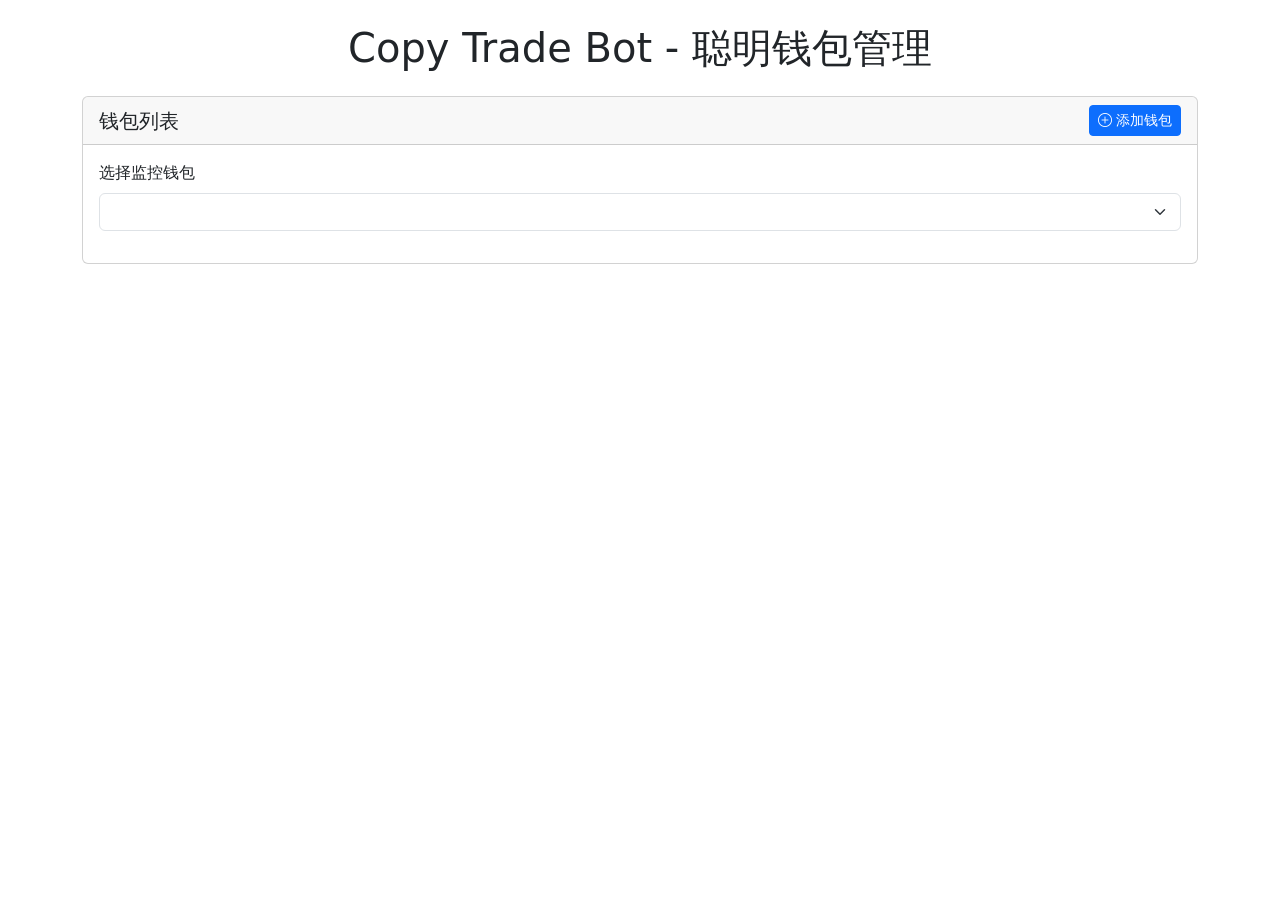
==== web/static/index.html @ 12762de9 "first commit" ====
<!DOCTYPE html>
<html lang="zh">
<head>
    <meta charset="UTF-8">
    <meta name="viewport" content="width=device-width, initial-scale=1.0">
    <title>Copy Trade Bot - 聪明钱包管理</title>
    <link rel="stylesheet" href="/static/css/styles.css">
    <link rel="stylesheet" href="https://cdn.jsdelivr.net/npm/bootstrap@5.2.3/dist/css/bootstrap.min.css">
    <link rel="stylesheet" href="https://cdn.jsdelivr.net/npm/bootstrap-icons@1.11.3/font/bootstrap-icons.min.css">
</head>
<body>
    <div class="container mt-4">
        <h1 class="text-center mb-4">Copy Trade Bot - 聪明钱包管理</h1>
        
        <!-- 钱包选择与管理 -->
        <div class="card mb-4">
            <div class="card-header d-flex justify-content-between align-items-center">
                <h5 class="mb-0">钱包列表</h5>
                <button type="button" class="btn btn-primary btn-sm" data-bs-toggle="modal" data-bs-target="#addWalletModal">
                    <i class="bi bi-plus-circle"></i> 添加钱包
                </button>
            </div>
            <div class="card-body">
                <!-- 钱包选择下拉菜单 -->
                <div class="mb-3">
                    <label for="walletSelect" class="form-label">选择监控钱包</label>
                    <select class="form-select" id="walletSelect">
                        <!-- 钱包选项将通过JS动态加载 -->
                    </select>
                </div>
                
                <!-- 钱包信息卡片 -->
                <div id="walletInfo" class="d-none">
                    <div class="card">
                        <div class="card-body">
                            <h5 class="card-title" id="walletName"></h5>
                            <h6 class="card-subtitle mb-2 text-muted" id="walletAddress"></h6>
                            <p class="card-text">钱包类型: <span id="walletType"></span></p>
                            
                            <div class="row mt-4">
                                <div class="col-md-4">
                                    <div class="form-group">
                                        <label for="takeProfitPct" class="form-label">止盈百分比 (%)</label>
                                        <div class="input-group">
                                            <input type="number" class="form-control" id="takeProfitPct" min="1" value="100">
                                            <span class="input-group-text">%</span>
                                        </div>
                                    </div>
                                </div>
                                <div class="col-md-4">
                                    <div class="form-group">
                                        <label for="stopLossPct" class="form-label">止损百分比 (%)</label>
                                        <div class="input-group">
                                            <input type="number" class="form-control" id="stopLossPct" min="1" value="10">
                                            <span class="input-group-text">%</span>
                                        </div>
                                    </div>
                                </div>
                                <div class="col-md-4">
                                    <div class="form-group">
                                        <label for="exitTimeSec" class="form-label">持仓时间 (秒)</label>
                                        <div class="input-group">
                                            <input type="number" class="form-control" id="exitTimeSec" min="1" value="300">
                                            <span class="input-group-text">秒</span>
                                        </div>
                                    </div>
                                </div>
                            </div>
                            
                            <div class="form-check mt-3">
                                <input class="form-check-input" type="checkbox" id="walletEnabled" checked>
                                <label class="form-check-label" for="walletEnabled">
                                    启用此钱包监控
                                </label>
                            </div>
                            
                            <div class="d-flex justify-content-end mt-3">
                                <button type="button" class="btn btn-danger me-2" id="deleteWalletBtn">
                                    <i class="bi bi-trash"></i> 删除钱包
                                </button>
                                <button type="button" class="btn btn-primary" id="updateWalletBtn">
                                    <i class="bi bi-save"></i> 保存更改
                                </button>
                            </div>
                        </div>
                    </div>
                </div>
                
                <!-- 无钱包提示 -->
                <div id="noWalletAlert" class="alert alert-warning d-none">
                    没有可用的钱包。请添加一个新钱包。
                </div>
            </div>
        </div>
        
        <!-- 状态提示 -->
        <div class="alert alert-success mt-3 d-none" id="successAlert">
            操作成功！
        </div>
        
        <div class="alert alert-danger mt-3 d-none" id="errorAlert">
            操作失败！请检查输入并重试。
        </div>
    </div>

    <!-- 添加钱包模态框 -->
    <div class="modal fade" id="addWalletModal" tabindex="-1" aria-labelledby="addWalletModalLabel" aria-hidden="true">
        <div class="modal-dialog">
            <div class="modal-content">
                <div class="modal-header">
                    <h5 class="modal-title" id="addWalletModalLabel">添加新钱包</h5>
                    <button type="button" class="btn-close" data-bs-dismiss="modal" aria-label="Close"></button>
                </div>
                <div class="modal-body">
                    <form id="addWalletForm">
                        <div class="mb-3">
                            <label for="newWalletAddress" class="form-label">钱包地址</label>
                            <input type="text" class="form-control" id="newWalletAddress" required>
                            <div class="form-text">输入有效的Solana钱包地址</div>
                        </div>
                        <div class="mb-3">
                            <label for="newWalletName" class="form-label">钱包名称</label>
                            <input type="text" class="form-control" id="newWalletName" required>
                        </div>
                        <div class="mb-3">
                            <label for="newWalletType" class="form-label">钱包类型</label>
                            <select class="form-select" id="newWalletType" required>
                                <option value="high_frequency">高频交易</option>
                                <option value="low_frequency">低频交易</option>
                            </select>
                        </div>
                        <div class="row">
                            <div class="col-md-4">
                                <div class="mb-3">
                                    <label for="newTakeProfitPct" class="form-label">止盈 (%)</label>
                                    <input type="number" class="form-control" id="newTakeProfitPct" min="1" value="100" required>
                                </div>
                            </div>
                            <div class="col-md-4">
                                <div class="mb-3">
                                    <label for="newStopLossPct" class="form-label">止损 (%)</label>
                                    <input type="number" class="form-control" id="newStopLossPct" min="1" value="10" required>
                                </div>
                            </div>
                            <div class="col-md-4">
                                <div class="mb-3">
                                    <label for="newExitTimeSec" class="form-label">持仓时间 (秒)</label>
                                    <input type="number" class="form-control" id="newExitTimeSec" min="1" value="300" required>
                                </div>
                            </div>
                        </div>
                        <div class="form-check mb-3">
                            <input class="form-check-input" type="checkbox" id="newWalletEnabled" checked>
                            <label class="form-check-label" for="newWalletEnabled">
                                启用此钱包监控
                            </label>
                        </div>
                    </form>
                </div>
                <div class="modal-footer">
                    <button type="button" class="btn btn-secondary" data-bs-dismiss="modal">取消</button>
                    <button type="button" class="btn btn-primary" id="saveNewWalletBtn">添加钱包</button>
                </div>
            </div>
        </div>
    </div>

    <script src="https://cdn.jsdelivr.net/npm/bootstrap@5.2.3/dist/js/bootstrap.bundle.min.js"></script>
    <script src="/static/js/script.js"></script>
</body>
</html>
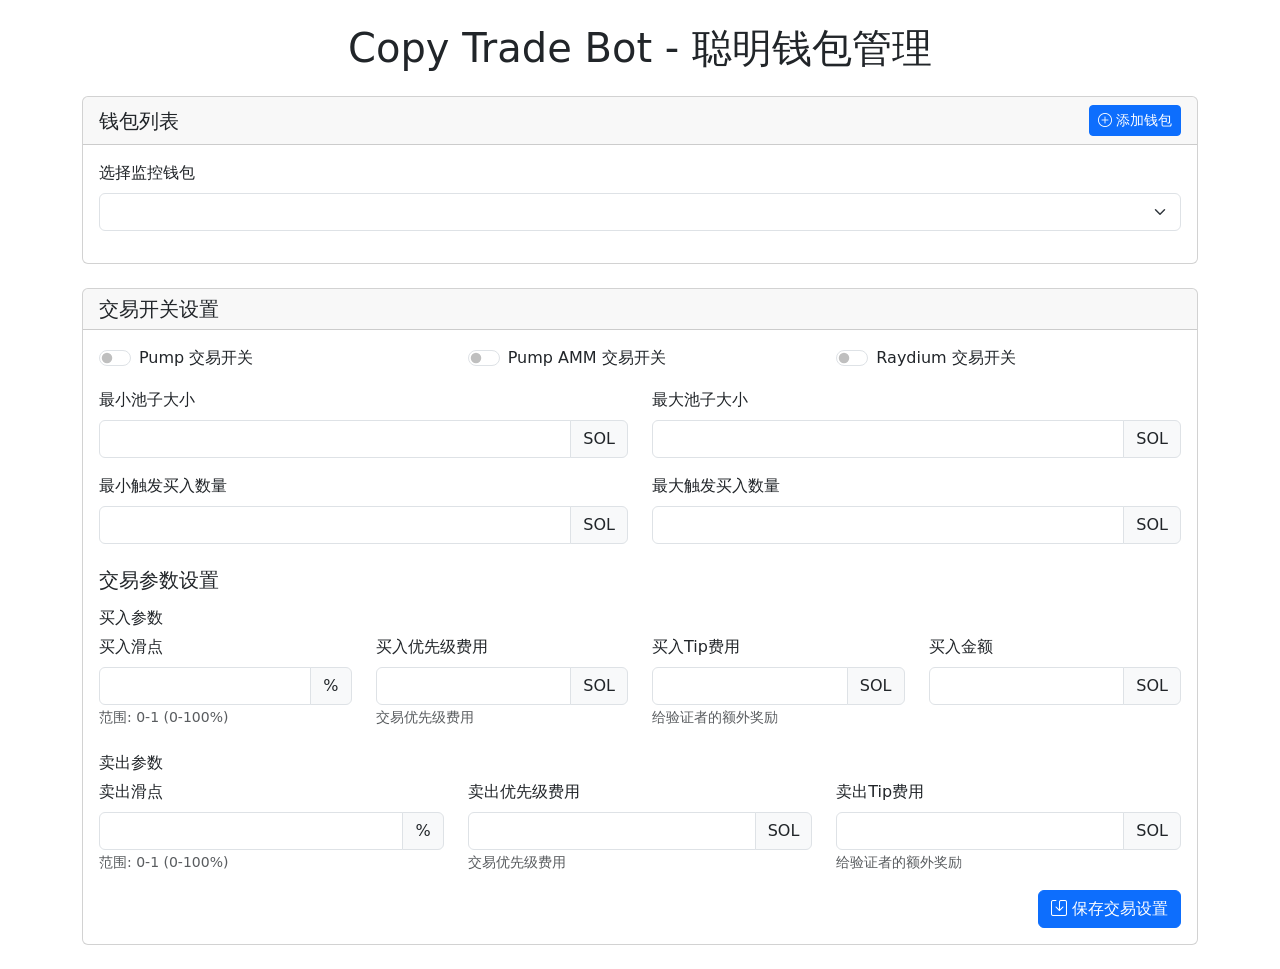
==== commit b15371e6: "fix" ====
--- a/web/static/index.html
+++ b/web/static/index.html
@@ -93,6 +93,164 @@
             </div>
         </div>
         
+        <!-- 交易开关设置 -->
+        <div class="card mb-4">
+            <div class="card-header d-flex justify-content-between align-items-center">
+                <h5 class="mb-0">交易开关设置</h5>
+            </div>
+            <div class="card-body">
+                <div class="row">
+                    <div class="col-md-4">
+                        <div class="form-check form-switch">
+                            <input class="form-check-input" type="checkbox" id="pumpTradeEnable">
+                            <label class="form-check-label" for="pumpTradeEnable">
+                                Pump 交易开关
+                            </label>
+                        </div>
+                    </div>
+                    <div class="col-md-4">
+                        <div class="form-check form-switch">
+                            <input class="form-check-input" type="checkbox" id="pumpammTradeEnable">
+                            <label class="form-check-label" for="pumpammTradeEnable">
+                                Pump AMM 交易开关
+                            </label>
+                        </div>
+                    </div>
+                    <div class="col-md-4">
+                        <div class="form-check form-switch">
+                            <input class="form-check-input" type="checkbox" id="raydiumTradeEnable">
+                            <label class="form-check-label" for="raydiumTradeEnable">
+                                Raydium 交易开关
+                            </label>
+                        </div>
+                    </div>
+                </div>
+                <div class="row mt-3">
+                    <div class="col-md-6">
+                        <div class="form-group">
+                            <label for="minPoolSize" class="form-label">最小池子大小</label>
+                            <div class="input-group">
+                                <input type="number" class="form-control" id="minPoolSize" min="0" step="0.1">
+                                <span class="input-group-text">SOL</span>
+                            </div>
+                        </div>
+                    </div>
+                    <div class="col-md-6">
+                        <div class="form-group">
+                            <label for="maxPoolSize" class="form-label">最大池子大小</label>
+                            <div class="input-group">
+                                <input type="number" class="form-control" id="maxPoolSize" min="0" step="0.1">
+                                <span class="input-group-text">SOL</span>
+                            </div>
+                        </div>
+                    </div>
+                </div>
+                <div class="row mt-3">
+                    <div class="col-md-6">
+                        <div class="form-group">
+                            <label for="minFollowTriggerAmount" class="form-label">最小触发买入数量</label>
+                            <div class="input-group">
+                                <input type="number" class="form-control" id="minFollowTriggerAmount" min="0" step="0.0001">
+                                <span class="input-group-text">SOL</span>
+                            </div>
+                        </div>
+                    </div>
+                    <div class="col-md-6">
+                        <div class="form-group">
+                            <label for="maxFollowTriggerAmount" class="form-label">最大触发买入数量</label>
+                            <div class="input-group">
+                                <input type="number" class="form-control" id="maxFollowTriggerAmount" min="0" step="0.1">
+                                <span class="input-group-text">SOL</span>
+                            </div>
+                        </div>
+                    </div>
+                </div>
+                
+                <h5 class="mt-4 mb-3">交易参数设置</h5>
+                <h6 class="mb-2">买入参数</h6>
+                <div class="row">
+                    <div class="col-md-3">
+                        <div class="form-group">
+                            <label for="buySlippage" class="form-label">买入滑点</label>
+                            <div class="input-group">
+                                <input type="number" class="form-control" id="buySlippage" min="0" max="1" step="0.01">
+                                <span class="input-group-text">%</span>
+                            </div>
+                            <small class="form-text text-muted">范围: 0-1 (0-100%)</small>
+                        </div>
+                    </div>
+                    <div class="col-md-3">
+                        <div class="form-group">
+                            <label for="buyPriorityFee" class="form-label">买入优先级费用</label>
+                            <div class="input-group">
+                                <input type="number" class="form-control" id="buyPriorityFee" min="0" step="0.0001">
+                                <span class="input-group-text">SOL</span>
+                            </div>
+                            <small class="form-text text-muted">交易优先级费用</small>
+                        </div>
+                    </div>
+                    <div class="col-md-3">
+                        <div class="form-group">
+                            <label for="buyTipFee" class="form-label">买入Tip费用</label>
+                            <div class="input-group">
+                                <input type="number" class="form-control" id="buyTipFee" min="0" step="0.0001">
+                                <span class="input-group-text">SOL</span>
+                            </div>
+                            <small class="form-text text-muted">给验证者的额外奖励</small>
+                        </div>
+                    </div>
+                    <div class="col-md-3">
+                        <div class="form-group">
+                            <label for="buySolAmount" class="form-label">买入金额</label>
+                            <div class="input-group">
+                                <input type="number" class="form-control" id="buySolAmount" min="0" step="0.0001">
+                                <span class="input-group-text">SOL</span>
+                            </div>
+                        </div>
+                    </div>
+                </div>
+
+                <h6 class="mt-4 mb-2">卖出参数</h6>
+                <div class="row">
+                    <div class="col-md-4">
+                        <div class="form-group">
+                            <label for="sellSlippage" class="form-label">卖出滑点</label>
+                            <div class="input-group">
+                                <input type="number" class="form-control" id="sellSlippage" min="0" max="1" step="0.01">
+                                <span class="input-group-text">%</span>
+                            </div>
+                            <small class="form-text text-muted">范围: 0-1 (0-100%)</small>
+                        </div>
+                    </div>
+                    <div class="col-md-4">
+                        <div class="form-group">
+                            <label for="sellPriorityFee" class="form-label">卖出优先级费用</label>
+                            <div class="input-group">
+                                <input type="number" class="form-control" id="sellPriorityFee" min="0" step="0.0001">
+                                <span class="input-group-text">SOL</span>
+                            </div>
+                            <small class="form-text text-muted">交易优先级费用</small>
+                        </div>
+                    </div>
+                    <div class="col-md-4">
+                        <div class="form-group">
+                            <label for="sellTipFee" class="form-label">卖出Tip费用</label>
+                            <div class="input-group">
+                                <input type="number" class="form-control" id="sellTipFee" min="0" step="0.0001">
+                                <span class="input-group-text">SOL</span>
+                            </div>
+                            <small class="form-text text-muted">给验证者的额外奖励</small>
+                        </div>
+                    </div>
+                </div>
+                <div class="d-flex justify-content-end mt-3">
+                    <button type="button" class="btn btn-primary" id="saveTradeSettingsBtn">
+                        <i class="bi bi-save"></i> 保存交易设置
+                    </button>
+                </div>
+            </div>
+        </div>
+        
         <!-- 状态提示 -->
         <div class="alert alert-success mt-3 d-none" id="successAlert">
             操作成功！
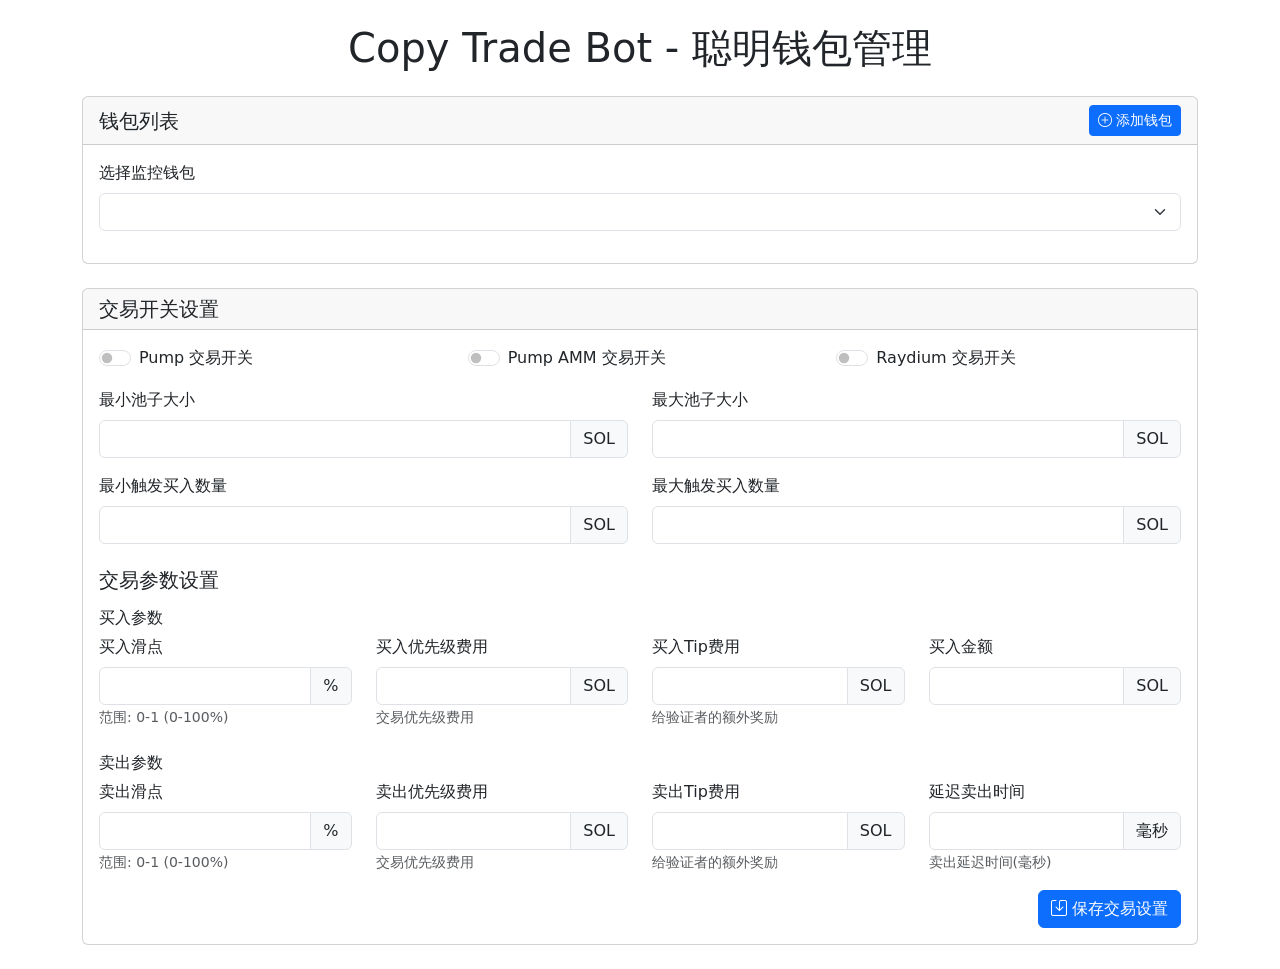
==== commit b485c935: "fix" ====
--- a/web/static/index.html
+++ b/web/static/index.html
@@ -110,8 +110,8 @@
                     </div>
                     <div class="col-md-4">
                         <div class="form-check form-switch">
-                            <input class="form-check-input" type="checkbox" id="pumpammTradeEnable">
-                            <label class="form-check-label" for="pumpammTradeEnable">
+                            <input class="form-check-input" type="checkbox" id="pumpAmmTradeEnable">
+                            <label class="form-check-label" for="pumpAmmTradeEnable">
                                 Pump AMM 交易开关
                             </label>
                         </div>
@@ -212,7 +212,7 @@
 
                 <h6 class="mt-4 mb-2">卖出参数</h6>
                 <div class="row">
-                    <div class="col-md-4">
+                    <div class="col-md-3">
                         <div class="form-group">
                             <label for="sellSlippage" class="form-label">卖出滑点</label>
                             <div class="input-group">
@@ -222,7 +222,7 @@
                             <small class="form-text text-muted">范围: 0-1 (0-100%)</small>
                         </div>
                     </div>
-                    <div class="col-md-4">
+                    <div class="col-md-3">
                         <div class="form-group">
                             <label for="sellPriorityFee" class="form-label">卖出优先级费用</label>
                             <div class="input-group">
@@ -232,7 +232,7 @@
                             <small class="form-text text-muted">交易优先级费用</small>
                         </div>
                     </div>
-                    <div class="col-md-4">
+                    <div class="col-md-3">
                         <div class="form-group">
                             <label for="sellTipFee" class="form-label">卖出Tip费用</label>
                             <div class="input-group">
@@ -240,6 +240,16 @@
                                 <span class="input-group-text">SOL</span>
                             </div>
                             <small class="form-text text-muted">给验证者的额外奖励</small>
+                        </div>
+                    </div>
+                    <div class="col-md-3">
+                        <div class="form-group">
+                            <label for="sellDelayTime" class="form-label">延迟卖出时间</label>
+                            <div class="input-group">
+                                <input type="number" class="form-control" id="sellDelayTime" min="0" step="1">
+                                <span class="input-group-text">毫秒</span>
+                            </div>
+                            <small class="form-text text-muted">卖出延迟时间(毫秒)</small>
                         </div>
                     </div>
                 </div>
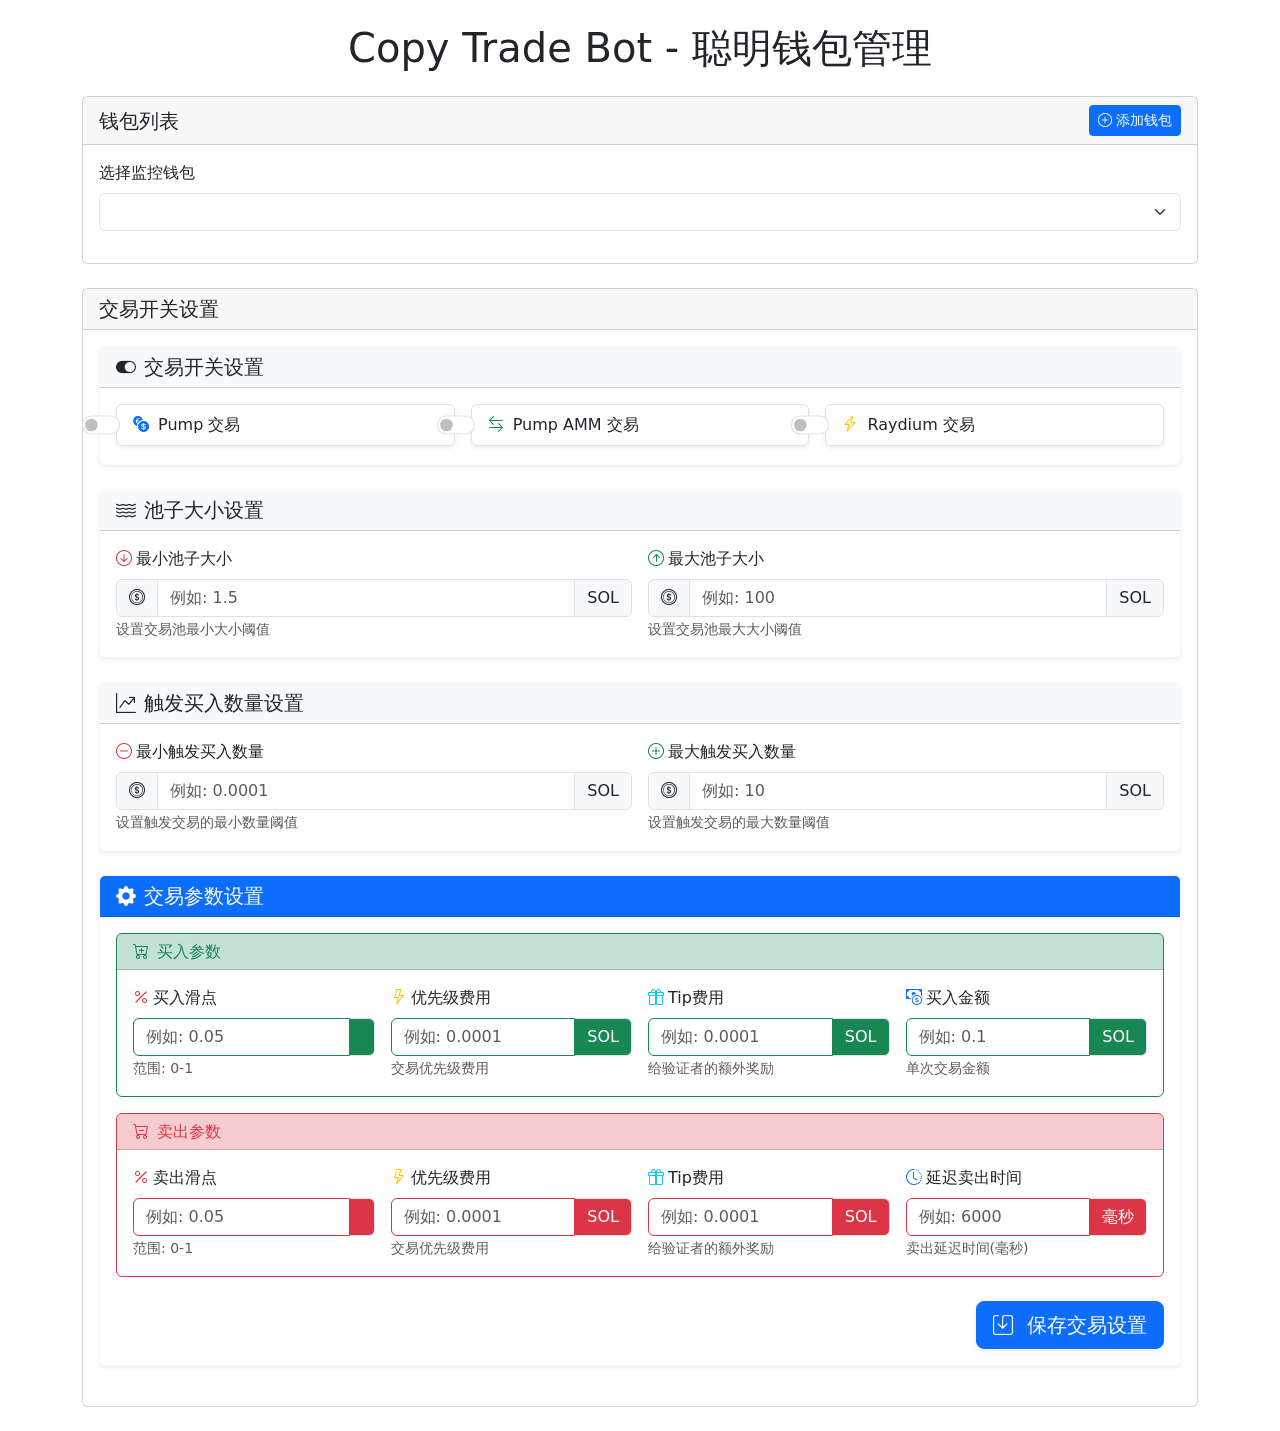
==== commit 04cc0750: "fix" ====
--- a/web/static/index.html
+++ b/web/static/index.html
@@ -99,175 +99,271 @@
                 <h5 class="mb-0">交易开关设置</h5>
             </div>
             <div class="card-body">
-                <div class="row">
-                    <div class="col-md-4">
-                        <div class="form-check form-switch">
-                            <input class="form-check-input" type="checkbox" id="pumpTradeEnable">
-                            <label class="form-check-label" for="pumpTradeEnable">
-                                Pump 交易开关
-                            </label>
-                        </div>
-                    </div>
-                    <div class="col-md-4">
-                        <div class="form-check form-switch">
-                            <input class="form-check-input" type="checkbox" id="pumpAmmTradeEnable">
-                            <label class="form-check-label" for="pumpAmmTradeEnable">
-                                Pump AMM 交易开关
-                            </label>
-                        </div>
-                    </div>
-                    <div class="col-md-4">
-                        <div class="form-check form-switch">
-                            <input class="form-check-input" type="checkbox" id="raydiumTradeEnable">
-                            <label class="form-check-label" for="raydiumTradeEnable">
-                                Raydium 交易开关
-                            </label>
-                        </div>
-                    </div>
-                </div>
-                <div class="row mt-3">
-                    <div class="col-md-6">
-                        <div class="form-group">
-                            <label for="minPoolSize" class="form-label">最小池子大小</label>
-                            <div class="input-group">
-                                <input type="number" class="form-control" id="minPoolSize" min="0" step="0.1">
-                                <span class="input-group-text">SOL</span>
-                            </div>
-                        </div>
-                    </div>
-                    <div class="col-md-6">
-                        <div class="form-group">
-                            <label for="maxPoolSize" class="form-label">最大池子大小</label>
-                            <div class="input-group">
-                                <input type="number" class="form-control" id="maxPoolSize" min="0" step="0.1">
-                                <span class="input-group-text">SOL</span>
-                            </div>
-                        </div>
-                    </div>
-                </div>
-                <div class="row mt-3">
-                    <div class="col-md-6">
-                        <div class="form-group">
-                            <label for="minFollowTriggerAmount" class="form-label">最小触发买入数量</label>
-                            <div class="input-group">
-                                <input type="number" class="form-control" id="minFollowTriggerAmount" min="0" step="0.0001">
-                                <span class="input-group-text">SOL</span>
-                            </div>
-                        </div>
-                    </div>
-                    <div class="col-md-6">
-                        <div class="form-group">
-                            <label for="maxFollowTriggerAmount" class="form-label">最大触发买入数量</label>
-                            <div class="input-group">
-                                <input type="number" class="form-control" id="maxFollowTriggerAmount" min="0" step="0.1">
-                                <span class="input-group-text">SOL</span>
+                <!-- 交易开关部分 -->
+                <div class="card mb-4 border-light shadow-sm">
+                    <div class="card-header bg-light">
+                        <h5 class="mb-0"><i class="bi bi-toggle-on me-2"></i>交易开关设置</h5>
+                    </div>
+                    <div class="card-body">
+                        <div class="row g-3">
+                            <div class="col-md-4">
+                                <div class="form-check form-switch p-2 border rounded shadow-sm">
+                                    <input class="form-check-input" type="checkbox" id="pumpTradeEnable" style="transform: scale(1.2);">
+                                    <label class="form-check-label ms-2" for="pumpTradeEnable">
+                                        <i class="bi bi-currency-exchange text-primary me-1"></i> Pump 交易
+                                    </label>
+                                </div>
+                            </div>
+                            <div class="col-md-4">
+                                <div class="form-check form-switch p-2 border rounded shadow-sm">
+                                    <input class="form-check-input" type="checkbox" id="pumpAmmTradeEnable" style="transform: scale(1.2);">
+                                    <label class="form-check-label ms-2" for="pumpAmmTradeEnable">
+                                        <i class="bi bi-arrow-left-right text-success me-1"></i> Pump AMM 交易
+                                    </label>
+                                </div>
+                            </div>
+                            <div class="col-md-4">
+                                <div class="form-check form-switch p-2 border rounded shadow-sm">
+                                    <input class="form-check-input" type="checkbox" id="raydiumTradeEnable" style="transform: scale(1.2);">
+                                    <label class="form-check-label ms-2" for="raydiumTradeEnable">
+                                        <i class="bi bi-lightning-charge text-warning me-1"></i> Raydium 交易
+                                    </label>
+                                </div>
                             </div>
                         </div>
                     </div>
                 </div>
                 
-                <h5 class="mt-4 mb-3">交易参数设置</h5>
-                <h6 class="mb-2">买入参数</h6>
-                <div class="row">
-                    <div class="col-md-3">
-                        <div class="form-group">
-                            <label for="buySlippage" class="form-label">买入滑点</label>
-                            <div class="input-group">
-                                <input type="number" class="form-control" id="buySlippage" min="0" max="1" step="0.01">
-                                <span class="input-group-text">%</span>
-                            </div>
-                            <small class="form-text text-muted">范围: 0-1 (0-100%)</small>
-                        </div>
-                    </div>
-                    <div class="col-md-3">
-                        <div class="form-group">
-                            <label for="buyPriorityFee" class="form-label">买入优先级费用</label>
-                            <div class="input-group">
-                                <input type="number" class="form-control" id="buyPriorityFee" min="0" step="0.0001">
-                                <span class="input-group-text">SOL</span>
-                            </div>
-                            <small class="form-text text-muted">交易优先级费用</small>
-                        </div>
-                    </div>
-                    <div class="col-md-3">
-                        <div class="form-group">
-                            <label for="buyTipFee" class="form-label">买入Tip费用</label>
-                            <div class="input-group">
-                                <input type="number" class="form-control" id="buyTipFee" min="0" step="0.0001">
-                                <span class="input-group-text">SOL</span>
-                            </div>
-                            <small class="form-text text-muted">给验证者的额外奖励</small>
-                        </div>
-                    </div>
-                    <div class="col-md-3">
-                        <div class="form-group">
-                            <label for="buySolAmount" class="form-label">买入金额</label>
-                            <div class="input-group">
-                                <input type="number" class="form-control" id="buySolAmount" min="0" step="0.0001">
-                                <span class="input-group-text">SOL</span>
-                            </div>
-                        </div>
-                    </div>
-                </div>
+                <!-- 池子大小设置 -->
+                <div class="card mb-4 border-light shadow-sm">
+                    <div class="card-header bg-light">
+                        <h5 class="mb-0"><i class="bi bi-water me-2"></i>池子大小设置</h5>
+                    </div>
+                    <div class="card-body">
+                        <div class="row g-3">
+                            <div class="col-md-6">
+                                <div class="form-group">
+                                    <label for="minPoolSize" class="form-label fw-medium">
+                                        <i class="bi bi-arrow-down-circle text-danger me-1"></i>最小池子大小
+                                    </label>
+                                    <div class="input-group">
+                                        <span class="input-group-text bg-light"><i class="bi bi-coin"></i></span>
+                                        <input type="number" class="form-control" id="minPoolSize" min="0" step="0.1" placeholder="例如: 1.5">
+                                        <span class="input-group-text bg-light fw-medium">SOL</span>
+                                    </div>
+                                    <small class="text-muted">设置交易池最小大小阈值</small>
+                                </div>
+                            </div>
+                            <div class="col-md-6">
+                                <div class="form-group">
+                                    <label for="maxPoolSize" class="form-label fw-medium">
+                                        <i class="bi bi-arrow-up-circle text-success me-1"></i>最大池子大小
+                                    </label>
+                                    <div class="input-group">
+                                        <span class="input-group-text bg-light"><i class="bi bi-coin"></i></span>
+                                        <input type="number" class="form-control" id="maxPoolSize" min="0" step="0.1" placeholder="例如: 100">
+                                        <span class="input-group-text bg-light fw-medium">SOL</span>
+                                    </div>
+                                    <small class="text-muted">设置交易池最大大小阈值</small>
+                                </div>
+                            </div>
+                        </div>
+                    </div>
+                </div>
+                <!-- 触发买入数量设置 -->
+                <div class="card mb-4 border-light shadow-sm">
+                    <div class="card-header bg-light">
+                        <h5 class="mb-0"><i class="bi bi-graph-up-arrow me-2"></i>触发买入数量设置</h5>
+                    </div>
+                    <div class="card-body">
+                        <div class="row g-3">
+                            <div class="col-md-6">
+                                <div class="form-group">
+                                    <label for="minFollowTriggerAmount" class="form-label fw-medium">
+                                        <i class="bi bi-dash-circle text-danger me-1"></i>最小触发买入数量
+                                    </label>
+                                    <div class="input-group">
+                                        <span class="input-group-text bg-light"><i class="bi bi-coin"></i></span>
+                                        <input type="number" class="form-control" id="minFollowTriggerAmount" min="0" step="0.0001" placeholder="例如: 0.0001">
+                                        <span class="input-group-text bg-light fw-medium">SOL</span>
+                                    </div>
+                                    <small class="text-muted">设置触发交易的最小数量阈值</small>
+                                </div>
+                            </div>
+                            <div class="col-md-6">
+                                <div class="form-group">
+                                    <label for="maxFollowTriggerAmount" class="form-label fw-medium">
+                                        <i class="bi bi-plus-circle text-success me-1"></i>最大触发买入数量
+                                    </label>
+                                    <div class="input-group">
+                                        <span class="input-group-text bg-light"><i class="bi bi-coin"></i></span>
+                                        <input type="number" class="form-control" id="maxFollowTriggerAmount" min="0" step="0.1" placeholder="例如: 10">
+                                        <span class="input-group-text bg-light fw-medium">SOL</span>
+                                    </div>
+                                    <small class="text-muted">设置触发交易的最大数量阈值</small>
+                                </div>
+                            </div>
+                        </div>
+                    </div>
+                </div>
+                
+                <!-- 交易参数设置 -->
+                <div class="card mb-4 border-light shadow-sm">
+                    <div class="card-header bg-primary text-white">
+                        <h5 class="mb-0"><i class="bi bi-gear-fill me-2"></i>交易参数设置</h5>
+                    </div>
+                    <div class="card-body">
+                        <!-- 买入参数 -->
+                        <div class="card mb-3 border-success">
+                            <div class="card-header bg-success bg-opacity-25">
+                                <h6 class="mb-0 text-success">
+                                    <i class="bi bi-cart-plus me-2"></i>买入参数
+                                </h6>
+                            </div>
+                            <div class="card-body">
+                                <div class="row g-3">
+                                    <div class="col-md-3">
+                                        <div class="form-group">
+                                            <label for="buySlippage" class="form-label fw-medium">
+                                                <i class="bi bi-percent text-danger me-1"></i>买入滑点
+                                            </label>
+                                            <div class="input-group">
+                                                <input type="number" class="form-control border-success" id="buySlippage" min="0" max="1" step="0.01" placeholder="例如: 0.05">
+                                                <span class="input-group-text bg-success text-white"></span>
+                                            </div>
+                                            <small class="form-text text-muted">范围: 0-1 </small>
+                                        </div>
+                                    </div>
+                                    <div class="col-md-3">
+                                        <div class="form-group">
+                                            <label for="buyPriorityFee" class="form-label fw-medium">
+                                                <i class="bi bi-lightning me-1 text-warning"></i>优先级费用
+                                            </label>
+                                            <div class="input-group">
+                                                <input type="number" class="form-control border-success" id="buyPriorityFee" min="0" step="0.0001" placeholder="例如: 0.0001">
+                                                <span class="input-group-text bg-success text-white">SOL</span>
+                                            </div>
+                                            <small class="form-text text-muted">交易优先级费用</small>
+                                        </div>
+                                    </div>
+                                    <div class="col-md-3">
+                                        <div class="form-group">
+                                            <label for="buyTipFee" class="form-label fw-medium">
+                                                <i class="bi bi-gift me-1 text-info"></i>Tip费用
+                                            </label>
+                                            <div class="input-group">
+                                                <input type="number" class="form-control border-success" id="buyTipFee" min="0" step="0.0001" placeholder="例如: 0.0001">
+                                                <span class="input-group-text bg-success text-white">SOL</span>
+                                            </div>
+                                            <small class="form-text text-muted">给验证者的额外奖励</small>
+                                        </div>
+                                    </div>
+                                    <div class="col-md-3">
+                                        <div class="form-group">
+                                            <label for="buySolAmount" class="form-label fw-medium">
+                                                <i class="bi bi-cash-coin me-1 text-primary"></i>买入金额
+                                            </label>
+                                            <div class="input-group">
+                                                <input type="number" class="form-control border-success" id="buySolAmount" min="0" step="0.0001" placeholder="例如: 0.1">
+                                                <span class="input-group-text bg-success text-white">SOL</span>
+                                            </div>
+                                            <small class="form-text text-muted">单次交易金额</small>
+                                        </div>
+                                    </div>
+                                </div>
+                            </div>
+                        </div>
 
-                <h6 class="mt-4 mb-2">卖出参数</h6>
-                <div class="row">
-                    <div class="col-md-3">
-                        <div class="form-group">
-                            <label for="sellSlippage" class="form-label">卖出滑点</label>
-                            <div class="input-group">
-                                <input type="number" class="form-control" id="sellSlippage" min="0" max="1" step="0.01">
-                                <span class="input-group-text">%</span>
-                            </div>
-                            <small class="form-text text-muted">范围: 0-1 (0-100%)</small>
-                        </div>
-                    </div>
-                    <div class="col-md-3">
-                        <div class="form-group">
-                            <label for="sellPriorityFee" class="form-label">卖出优先级费用</label>
-                            <div class="input-group">
-                                <input type="number" class="form-control" id="sellPriorityFee" min="0" step="0.0001">
-                                <span class="input-group-text">SOL</span>
-                            </div>
-                            <small class="form-text text-muted">交易优先级费用</small>
-                        </div>
-                    </div>
-                    <div class="col-md-3">
-                        <div class="form-group">
-                            <label for="sellTipFee" class="form-label">卖出Tip费用</label>
-                            <div class="input-group">
-                                <input type="number" class="form-control" id="sellTipFee" min="0" step="0.0001">
-                                <span class="input-group-text">SOL</span>
-                            </div>
-                            <small class="form-text text-muted">给验证者的额外奖励</small>
-                        </div>
-                    </div>
-                    <div class="col-md-3">
-                        <div class="form-group">
-                            <label for="sellDelayTime" class="form-label">延迟卖出时间</label>
-                            <div class="input-group">
-                                <input type="number" class="form-control" id="sellDelayTime" min="0" step="1">
-                                <span class="input-group-text">毫秒</span>
-                            </div>
-                            <small class="form-text text-muted">卖出延迟时间(毫秒)</small>
-                        </div>
-                    </div>
-                </div>
-                <div class="d-flex justify-content-end mt-3">
-                    <button type="button" class="btn btn-primary" id="saveTradeSettingsBtn">
-                        <i class="bi bi-save"></i> 保存交易设置
-                    </button>
+                        <!-- 卖出参数 -->
+                        <div class="card mb-3 border-danger">
+                            <div class="card-header bg-danger bg-opacity-25">
+                                <h6 class="mb-0 text-danger">
+                                    <i class="bi bi-cart-dash me-2"></i>卖出参数
+                                </h6>
+                            </div>
+                            <div class="card-body">
+                                <div class="row g-3">
+                                    <div class="col-md-3">
+                                        <div class="form-group">
+                                            <label for="sellSlippage" class="form-label fw-medium">
+                                                <i class="bi bi-percent text-danger me-1"></i>卖出滑点
+                                            </label>
+                                            <div class="input-group">
+                                                <input type="number" class="form-control border-danger" id="sellSlippage" min="0" max="1" step="0.01" placeholder="例如: 0.05">
+                                                <span class="input-group-text bg-danger text-white"></span>
+                                            </div>
+                                            <small class="form-text text-muted">范围: 0-1 </small>
+                                        </div>
+                                    </div>
+                                    <div class="col-md-3">
+                                        <div class="form-group">
+                                            <label for="sellPriorityFee" class="form-label fw-medium">
+                                                <i class="bi bi-lightning me-1 text-warning"></i>优先级费用
+                                            </label>
+                                            <div class="input-group">
+                                                <input type="number" class="form-control border-danger" id="sellPriorityFee" min="0" step="0.0001" placeholder="例如: 0.0001">
+                                                <span class="input-group-text bg-danger text-white">SOL</span>
+                                            </div>
+                                            <small class="form-text text-muted">交易优先级费用</small>
+                                        </div>
+                                    </div>
+                                    <div class="col-md-3">
+                                        <div class="form-group">
+                                            <label for="sellTipFee" class="form-label fw-medium">
+                                                <i class="bi bi-gift me-1 text-info"></i>Tip费用
+                                            </label>
+                                            <div class="input-group">
+                                                <input type="number" class="form-control border-danger" id="sellTipFee" min="0" step="0.0001" placeholder="例如: 0.0001">
+                                                <span class="input-group-text bg-danger text-white">SOL</span>
+                                            </div>
+                                            <small class="form-text text-muted">给验证者的额外奖励</small>
+                                        </div>
+                                    </div>
+                                    <div class="col-md-3">
+                                        <div class="form-group">
+                                            <label for="sellDelayTime" class="form-label fw-medium">
+                                                <i class="bi bi-clock-history me-1 text-primary"></i>延迟卖出时间
+                                            </label>
+                                            <div class="input-group">
+                                                <input type="number" class="form-control border-danger" id="sellDelayTime" min="0" step="1" placeholder="例如: 6000">
+                                                <span class="input-group-text bg-danger text-white">毫秒</span>
+                                            </div>
+                                            <small class="form-text text-muted">卖出延迟时间(毫秒)</small>
+                                        </div>
+                                    </div>
+                                </div>
+                            </div>
+                        </div>
+                        <!-- 保存按钮 -->
+                        <div class="d-flex justify-content-end mt-4">
+                            <button type="button" class="btn btn-primary btn-lg shadow-sm" id="saveTradeSettingsBtn">
+                                <i class="bi bi-save me-2"></i> 保存交易设置
+                            </button>
+                        </div>
+                    </div>
                 </div>
             </div>
         </div>
         
         <!-- 状态提示 -->
-        <div class="alert alert-success mt-3 d-none" id="successAlert">
-            操作成功！
-        </div>
-        
-        <div class="alert alert-danger mt-3 d-none" id="errorAlert">
-            操作失败！请检查输入并重试。
+        <div class="toast-container position-fixed bottom-0 end-0 p-3" style="z-index: 11">
+            <div class="toast align-items-center text-white bg-success border-0" role="alert" aria-live="assertive" aria-atomic="true" id="successAlert">
+                <div class="d-flex">
+                    <div class="toast-body" id="successMessage">
+                        <i class="bi bi-check-circle me-2"></i> 操作成功！
+                    </div>
+                    <button type="button" class="btn-close btn-close-white me-2 m-auto" data-bs-dismiss="toast" aria-label="Close"></button>
+                </div>
+            </div>
+            
+            <div class="toast align-items-center text-white bg-danger border-0" role="alert" aria-live="assertive" aria-atomic="true" id="errorAlert">
+                <div class="d-flex">
+                    <div class="toast-body">
+                        <i class="bi bi-exclamation-triangle me-2"></i> <span id="errorMessage">操作失败！请检查输入并重试。</span>
+                    </div>
+                    <button type="button" class="btn-close btn-close-white me-2 m-auto" data-bs-dismiss="toast" aria-label="Close"></button>
+                </div>
+            </div>
         </div>
     </div>
 
@@ -334,6 +430,6 @@
     </div>
 
     <script src="https://cdn.jsdelivr.net/npm/bootstrap@5.2.3/dist/js/bootstrap.bundle.min.js"></script>
-    <script src="/static/js/script.js"></script>
+    <script src="/static/js/dashboard.js"></script>
 </body>
 </html>
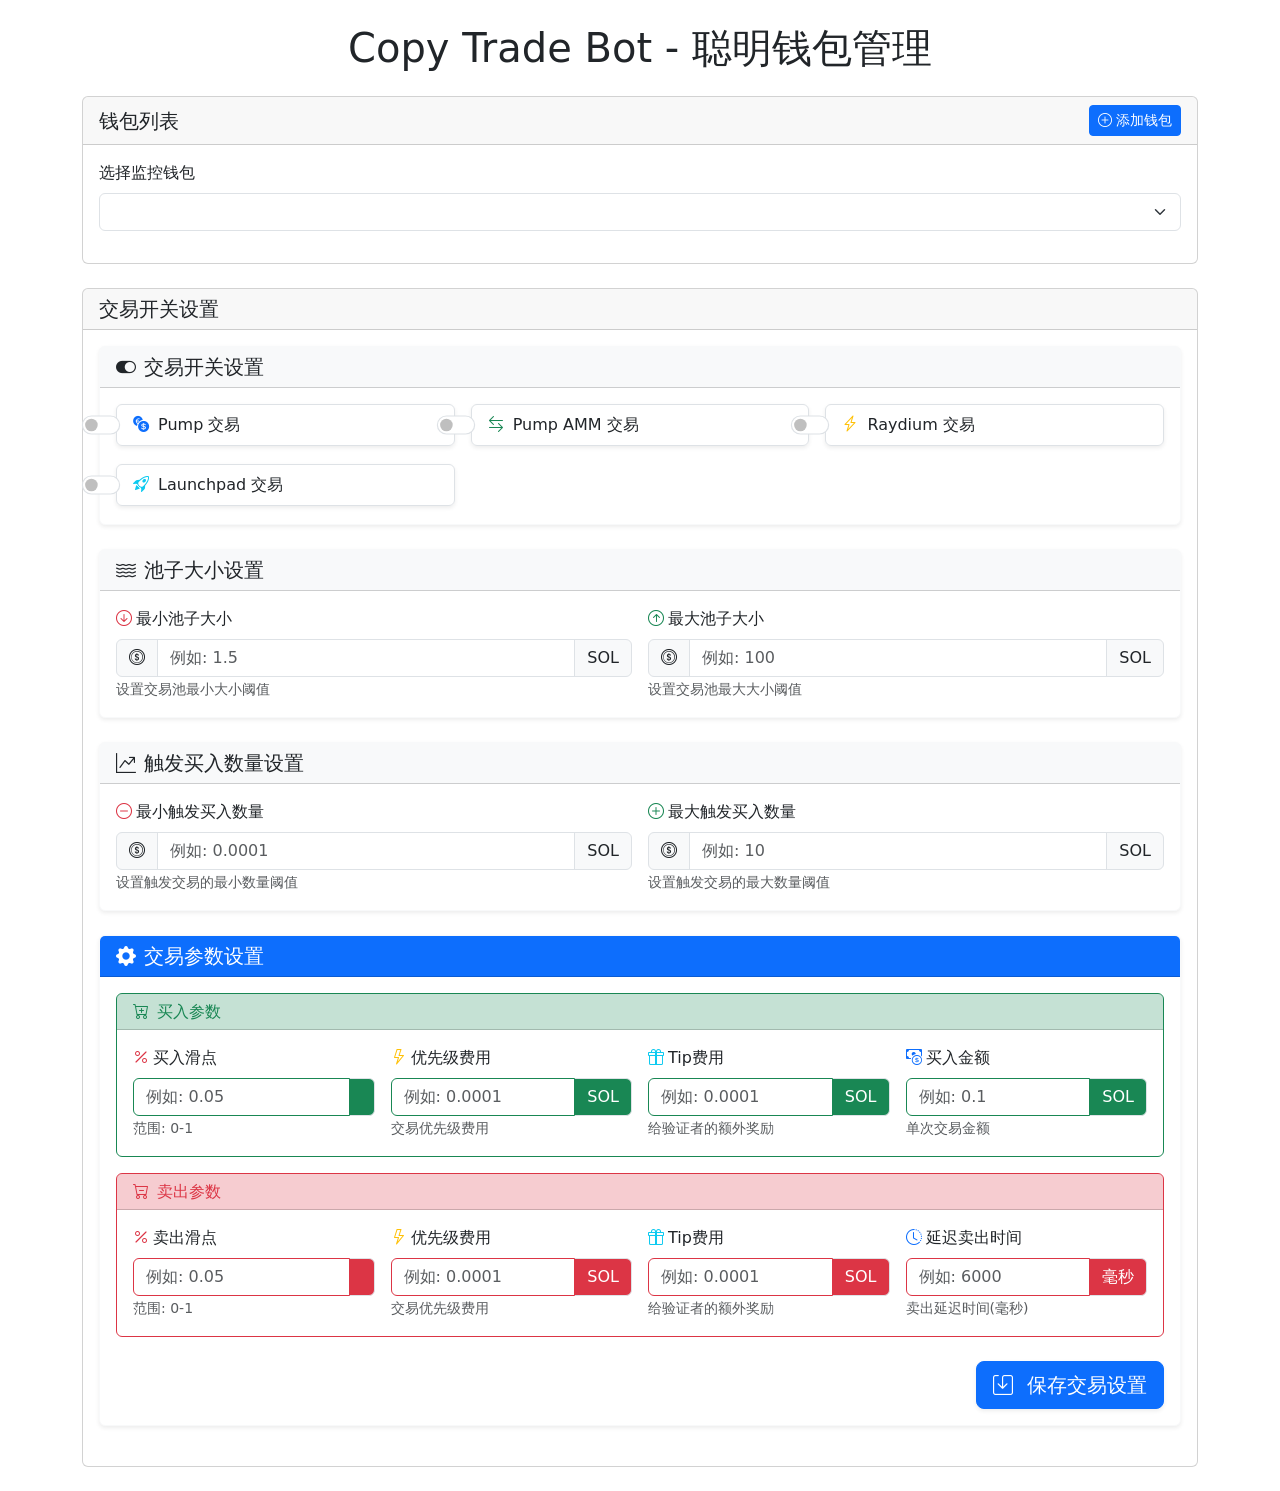
==== commit 4e9caa7b: "fix" ====
--- a/web/static/index.html
+++ b/web/static/index.html
@@ -130,6 +130,14 @@
                                     </label>
                                 </div>
                             </div>
+                            <div class="col-md-4">
+                                <div class="form-check form-switch p-2 border rounded shadow-sm">
+                                    <input class="form-check-input" type="checkbox" id="launchpadTradeEnable" style="transform: scale(1.2);">
+                                    <label class="form-check-label ms-2" for="launchpadTradeEnable">
+                                        <i class="bi bi-rocket-takeoff text-info me-1"></i> Launchpad 交易
+                                    </label>
+                                </div>
+                            </div>
                         </div>
                     </div>
                 </div>
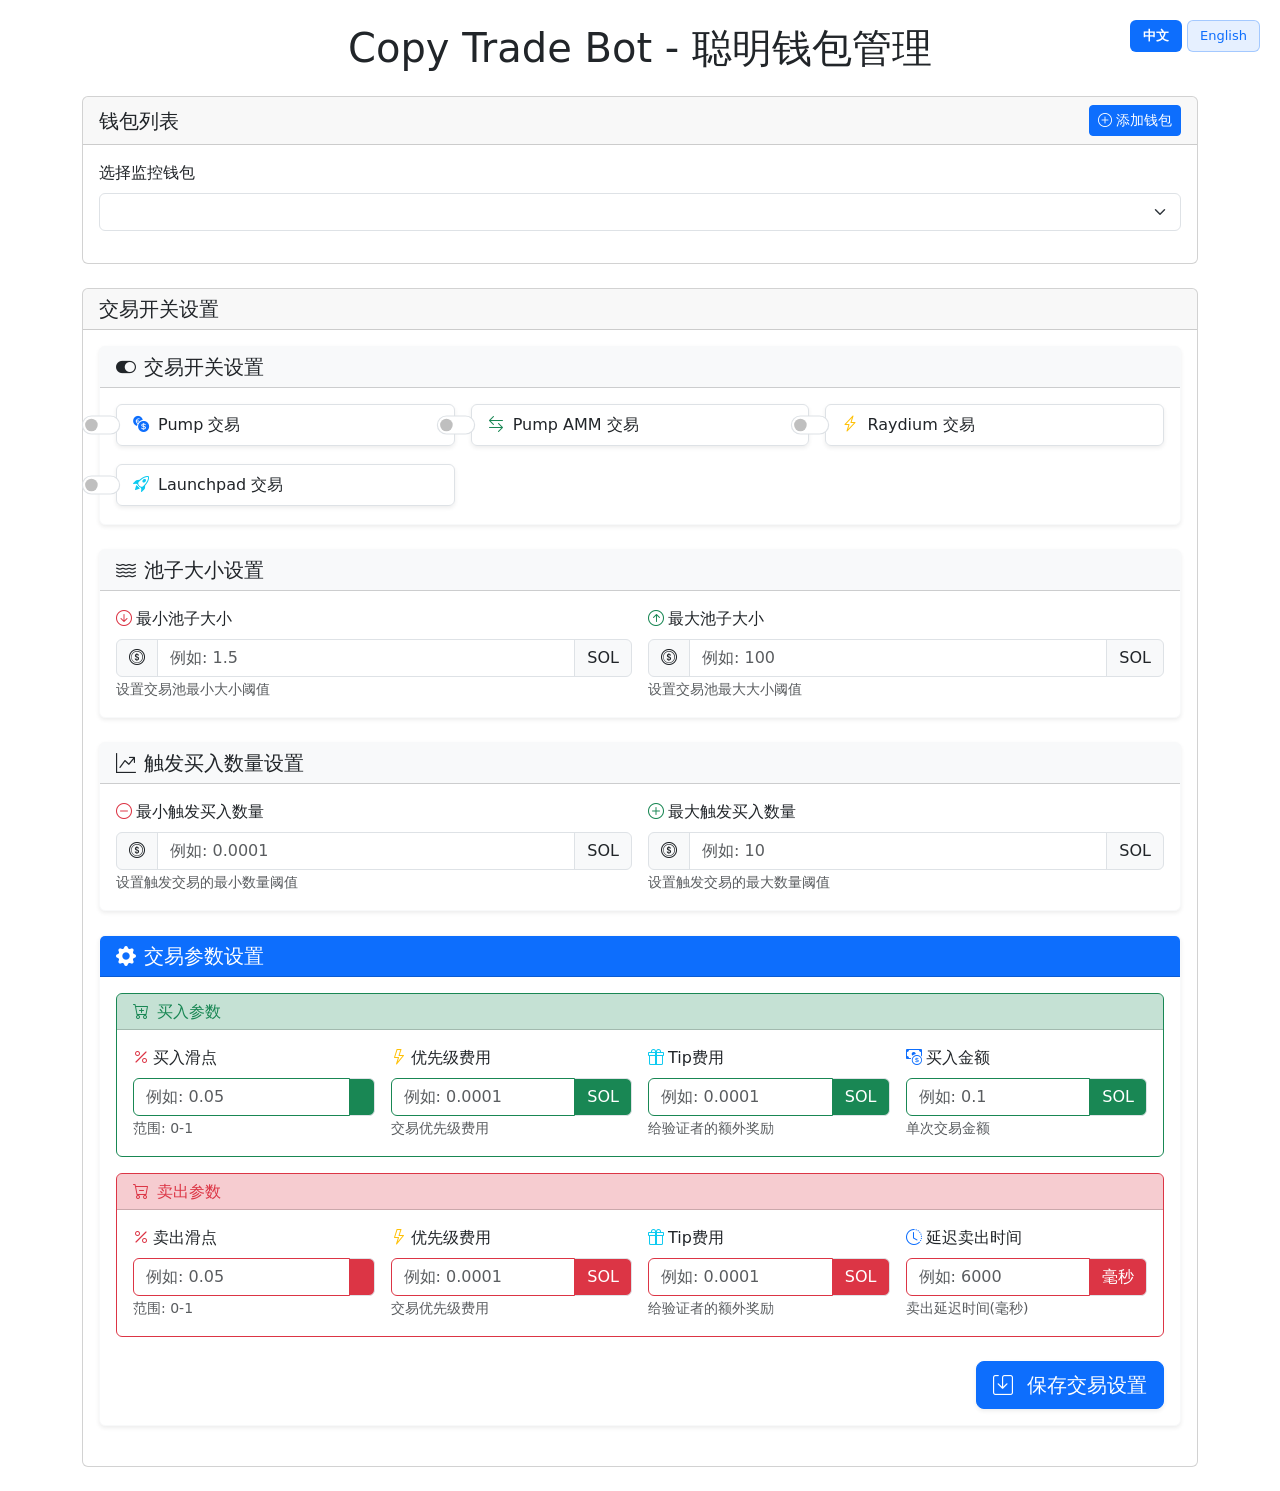
==== commit 4fc8d021: "fix" ====
--- a/web/static/index.html
+++ b/web/static/index.html
@@ -3,27 +3,61 @@
 <head>
     <meta charset="UTF-8">
     <meta name="viewport" content="width=device-width, initial-scale=1.0">
-    <title>Copy Trade Bot - 聪明钱包管理</title>
+    <title data-i18n="app.title">Copy Trade Bot - 聪明钱包管理</title>
     <link rel="stylesheet" href="/static/css/styles.css">
     <link rel="stylesheet" href="https://cdn.jsdelivr.net/npm/bootstrap@5.2.3/dist/css/bootstrap.min.css">
     <link rel="stylesheet" href="https://cdn.jsdelivr.net/npm/bootstrap-icons@1.11.3/font/bootstrap-icons.min.css">
+    <style>
+        .language-switcher {
+            position: fixed;
+            top: 20px;
+            right: 20px;
+            z-index: 1000;
+            display: flex;
+            gap: 5px;
+        }
+        .language-switcher button {
+            background-color: rgba(13, 110, 253, 0.1);
+            border: 1px solid rgba(13, 110, 253, 0.3);
+            color: #0d6efd;
+            padding: 5px 12px;
+            border-radius: 6px;
+            font-size: 13px;
+            cursor: pointer;
+            transition: all 0.3s ease;
+        }
+        .language-switcher button:hover {
+            background-color: rgba(13, 110, 253, 0.2);
+        }
+        .language-switcher button.active {
+            background-color: #0d6efd;
+            color: white;
+            font-weight: 600;
+        }
+    </style>
 </head>
 <body>
+    <!-- 语言切换按钮 -->
+    <div class="language-switcher">
+        <button data-lang-switch="zh" class="active">中文</button>
+        <button data-lang-switch="en">English</button>
+    </div>
+
     <div class="container mt-4">
-        <h1 class="text-center mb-4">Copy Trade Bot - 聪明钱包管理</h1>
+        <h1 class="text-center mb-4" data-i18n="app.title">Copy Trade Bot - 聪明钱包管理</h1>
         
         <!-- 钱包选择与管理 -->
         <div class="card mb-4">
             <div class="card-header d-flex justify-content-between align-items-center">
-                <h5 class="mb-0">钱包列表</h5>
+                <h5 class="mb-0" data-i18n="wallet.title">钱包列表</h5>
                 <button type="button" class="btn btn-primary btn-sm" data-bs-toggle="modal" data-bs-target="#addWalletModal">
-                    <i class="bi bi-plus-circle"></i> 添加钱包
+                    <i class="bi bi-plus-circle"></i> <span data-i18n="wallet.add">添加钱包</span>
                 </button>
             </div>
             <div class="card-body">
                 <!-- 钱包选择下拉菜单 -->
                 <div class="mb-3">
-                    <label for="walletSelect" class="form-label">选择监控钱包</label>
+                    <label for="walletSelect" class="form-label" data-i18n="wallet.select">选择监控钱包</label>
                     <select class="form-select" id="walletSelect">
                         <!-- 钱包选项将通过JS动态加载 -->
                     </select>
@@ -35,12 +69,12 @@
                         <div class="card-body">
                             <h5 class="card-title" id="walletName"></h5>
                             <h6 class="card-subtitle mb-2 text-muted" id="walletAddress"></h6>
-                            <p class="card-text">钱包类型: <span id="walletType"></span></p>
+                            <p class="card-text"><span data-i18n="wallet.type">钱包类型</span>: <span id="walletType"></span></p>
                             
                             <div class="row mt-4">
                                 <div class="col-md-4">
                                     <div class="form-group">
-                                        <label for="takeProfitPct" class="form-label">止盈百分比 (%)</label>
+                                        <label for="takeProfitPct" class="form-label" data-i18n="trade.take_profit">止盈百分比 (%)</label>
                                         <div class="input-group">
                                             <input type="number" class="form-control" id="takeProfitPct" min="1" value="100">
                                             <span class="input-group-text">%</span>
@@ -49,7 +83,7 @@
                                 </div>
                                 <div class="col-md-4">
                                     <div class="form-group">
-                                        <label for="stopLossPct" class="form-label">止损百分比 (%)</label>
+                                        <label for="stopLossPct" class="form-label" data-i18n="trade.stop_loss">止损百分比 (%)</label>
                                         <div class="input-group">
                                             <input type="number" class="form-control" id="stopLossPct" min="1" value="10">
                                             <span class="input-group-text">%</span>
@@ -58,7 +92,7 @@
                                 </div>
                                 <div class="col-md-4">
                                     <div class="form-group">
-                                        <label for="exitTimeSec" class="form-label">持仓时间 (秒)</label>
+                                        <label for="exitTimeSec" class="form-label" data-i18n="trade.holding_time">持仓时间 (秒)</label>
                                         <div class="input-group">
                                             <input type="number" class="form-control" id="exitTimeSec" min="1" value="300">
                                             <span class="input-group-text">秒</span>
@@ -69,17 +103,17 @@
                             
                             <div class="form-check mt-3">
                                 <input class="form-check-input" type="checkbox" id="walletEnabled" checked>
-                                <label class="form-check-label" for="walletEnabled">
+                                <label class="form-check-label" for="walletEnabled" data-i18n="wallet.enabled">
                                     启用此钱包监控
                                 </label>
                             </div>
                             
                             <div class="d-flex justify-content-end mt-3">
                                 <button type="button" class="btn btn-danger me-2" id="deleteWalletBtn">
-                                    <i class="bi bi-trash"></i> 删除钱包
+                                    <i class="bi bi-trash"></i> <span data-i18n="wallet.delete">删除钱包</span>
                                 </button>
                                 <button type="button" class="btn btn-primary" id="updateWalletBtn">
-                                    <i class="bi bi-save"></i> 保存更改
+                                    <i class="bi bi-save"></i> <span data-i18n="wallet.save">保存更改</span>
                                 </button>
                             </div>
                         </div>
@@ -87,7 +121,7 @@
                 </div>
                 
                 <!-- 无钱包提示 -->
-                <div id="noWalletAlert" class="alert alert-warning d-none">
+                <div id="noWalletAlert" class="alert alert-warning d-none" data-i18n="wallet.no_wallet">
                     没有可用的钱包。请添加一个新钱包。
                 </div>
             </div>
@@ -96,7 +130,7 @@
         <!-- 交易开关设置 -->
         <div class="card mb-4">
             <div class="card-header d-flex justify-content-between align-items-center">
-                <h5 class="mb-0">交易开关设置</h5>
+                <h5 class="mb-0" data-i18n="trade.title">交易开关设置</h5>
             </div>
             <div class="card-body">
                 <!-- 交易开关部分 -->
@@ -110,7 +144,7 @@
                                 <div class="form-check form-switch p-2 border rounded shadow-sm">
                                     <input class="form-check-input" type="checkbox" id="pumpTradeEnable" style="transform: scale(1.2);">
                                     <label class="form-check-label ms-2" for="pumpTradeEnable">
-                                        <i class="bi bi-currency-exchange text-primary me-1"></i> Pump 交易
+                                        <i class="bi bi-currency-exchange text-primary me-1"></i> <span data-i18n="trade.pump">Pump 交易</span>
                                     </label>
                                 </div>
                             </div>
@@ -118,7 +152,7 @@
                                 <div class="form-check form-switch p-2 border rounded shadow-sm">
                                     <input class="form-check-input" type="checkbox" id="pumpAmmTradeEnable" style="transform: scale(1.2);">
                                     <label class="form-check-label ms-2" for="pumpAmmTradeEnable">
-                                        <i class="bi bi-arrow-left-right text-success me-1"></i> Pump AMM 交易
+                                        <i class="bi bi-arrow-left-right text-success me-1"></i> <span data-i18n="trade.pump_amm">Pump AMM 交易</span>
                                     </label>
                                 </div>
                             </div>
@@ -126,7 +160,7 @@
                                 <div class="form-check form-switch p-2 border rounded shadow-sm">
                                     <input class="form-check-input" type="checkbox" id="raydiumTradeEnable" style="transform: scale(1.2);">
                                     <label class="form-check-label ms-2" for="raydiumTradeEnable">
-                                        <i class="bi bi-lightning-charge text-warning me-1"></i> Raydium 交易
+                                        <i class="bi bi-lightning-charge text-warning me-1"></i> <span data-i18n="trade.raydium">Raydium 交易</span>
                                     </label>
                                 </div>
                             </div>
@@ -134,7 +168,7 @@
                                 <div class="form-check form-switch p-2 border rounded shadow-sm">
                                     <input class="form-check-input" type="checkbox" id="launchpadTradeEnable" style="transform: scale(1.2);">
                                     <label class="form-check-label ms-2" for="launchpadTradeEnable">
-                                        <i class="bi bi-rocket-takeoff text-info me-1"></i> Launchpad 交易
+                                        <i class="bi bi-rocket-takeoff text-info me-1"></i> <span data-i18n="trade.launchpad">Launchpad 交易</span>
                                     </label>
                                 </div>
                             </div>
@@ -145,34 +179,34 @@
                 <!-- 池子大小设置 -->
                 <div class="card mb-4 border-light shadow-sm">
                     <div class="card-header bg-light">
-                        <h5 class="mb-0"><i class="bi bi-water me-2"></i>池子大小设置</h5>
+                        <h5 class="mb-0"><i class="bi bi-water me-2"></i><span data-i18n="trade.pool_size">池子大小设置</span></h5>
                     </div>
                     <div class="card-body">
                         <div class="row g-3">
                             <div class="col-md-6">
                                 <div class="form-group">
                                     <label for="minPoolSize" class="form-label fw-medium">
-                                        <i class="bi bi-arrow-down-circle text-danger me-1"></i>最小池子大小
+                                        <i class="bi bi-arrow-down-circle text-danger me-1"></i><span data-i18n="trade.min_pool">最小池子大小</span>
                                     </label>
                                     <div class="input-group">
                                         <span class="input-group-text bg-light"><i class="bi bi-coin"></i></span>
                                         <input type="number" class="form-control" id="minPoolSize" min="0" step="0.1" placeholder="例如: 1.5">
                                         <span class="input-group-text bg-light fw-medium">SOL</span>
                                     </div>
-                                    <small class="text-muted">设置交易池最小大小阈值</small>
+                                    <small class="text-muted" data-i18n="form.pool_min_hint">设置交易池最小大小阈值</small>
                                 </div>
                             </div>
                             <div class="col-md-6">
                                 <div class="form-group">
                                     <label for="maxPoolSize" class="form-label fw-medium">
-                                        <i class="bi bi-arrow-up-circle text-success me-1"></i>最大池子大小
+                                        <i class="bi bi-arrow-up-circle text-success me-1"></i><span data-i18n="trade.max_pool">最大池子大小</span>
                                     </label>
                                     <div class="input-group">
                                         <span class="input-group-text bg-light"><i class="bi bi-coin"></i></span>
                                         <input type="number" class="form-control" id="maxPoolSize" min="0" step="0.1" placeholder="例如: 100">
                                         <span class="input-group-text bg-light fw-medium">SOL</span>
                                     </div>
-                                    <small class="text-muted">设置交易池最大大小阈值</small>
+                                    <small class="text-muted" data-i18n="form.pool_max_hint">设置交易池最大大小阈值</small>
                                 </div>
                             </div>
                         </div>
@@ -181,34 +215,34 @@
                 <!-- 触发买入数量设置 -->
                 <div class="card mb-4 border-light shadow-sm">
                     <div class="card-header bg-light">
-                        <h5 class="mb-0"><i class="bi bi-graph-up-arrow me-2"></i>触发买入数量设置</h5>
+                        <h5 class="mb-0"><i class="bi bi-graph-up-arrow me-2"></i><span data-i18n="trade.trigger_amount">触发买入数量设置</span></h5>
                     </div>
                     <div class="card-body">
                         <div class="row g-3">
                             <div class="col-md-6">
                                 <div class="form-group">
                                     <label for="minFollowTriggerAmount" class="form-label fw-medium">
-                                        <i class="bi bi-dash-circle text-danger me-1"></i>最小触发买入数量
+                                        <i class="bi bi-dash-circle text-danger me-1"></i><span data-i18n="trade.min_trigger">最小触发买入数量</span>
                                     </label>
                                     <div class="input-group">
                                         <span class="input-group-text bg-light"><i class="bi bi-coin"></i></span>
                                         <input type="number" class="form-control" id="minFollowTriggerAmount" min="0" step="0.0001" placeholder="例如: 0.0001">
                                         <span class="input-group-text bg-light fw-medium">SOL</span>
                                     </div>
-                                    <small class="text-muted">设置触发交易的最小数量阈值</small>
+                                    <small class="text-muted" data-i18n="form.trigger_min_hint">设置触发交易的最小数量阈值</small>
                                 </div>
                             </div>
                             <div class="col-md-6">
                                 <div class="form-group">
                                     <label for="maxFollowTriggerAmount" class="form-label fw-medium">
-                                        <i class="bi bi-plus-circle text-success me-1"></i>最大触发买入数量
+                                        <i class="bi bi-plus-circle text-success me-1"></i><span data-i18n="trade.max_trigger">最大触发买入数量</span>
                                     </label>
                                     <div class="input-group">
                                         <span class="input-group-text bg-light"><i class="bi bi-coin"></i></span>
                                         <input type="number" class="form-control" id="maxFollowTriggerAmount" min="0" step="0.1" placeholder="例如: 10">
                                         <span class="input-group-text bg-light fw-medium">SOL</span>
                                     </div>
-                                    <small class="text-muted">设置触发交易的最大数量阈值</small>
+                                    <small class="text-muted" data-i18n="form.trigger_max_hint">设置触发交易的最大数量阈值</small>
                                 </div>
                             </div>
                         </div>
@@ -218,14 +252,14 @@
                 <!-- 交易参数设置 -->
                 <div class="card mb-4 border-light shadow-sm">
                     <div class="card-header bg-primary text-white">
-                        <h5 class="mb-0"><i class="bi bi-gear-fill me-2"></i>交易参数设置</h5>
+                        <h5 class="mb-0"><i class="bi bi-gear-fill me-2"></i><span data-i18n="trade.params">交易参数设置</span></h5>
                     </div>
                     <div class="card-body">
                         <!-- 买入参数 -->
                         <div class="card mb-3 border-success">
                             <div class="card-header bg-success bg-opacity-25">
                                 <h6 class="mb-0 text-success">
-                                    <i class="bi bi-cart-plus me-2"></i>买入参数
+                                    <i class="bi bi-cart-plus me-2"></i><span data-i18n="settings.buy_params">买入参数</span>
                                 </h6>
                             </div>
                             <div class="card-body">
@@ -239,7 +273,7 @@
                                                 <input type="number" class="form-control border-success" id="buySlippage" min="0" max="1" step="0.01" placeholder="例如: 0.05">
                                                 <span class="input-group-text bg-success text-white"></span>
                                             </div>
-                                            <small class="form-text text-muted">范围: 0-1 </small>
+                                            <small class="form-text text-muted"><span data-i18n="form.range">范围</span>: 0-1 </small>
                                         </div>
                                     </div>
                                     <div class="col-md-3">
@@ -251,7 +285,7 @@
                                                 <input type="number" class="form-control border-success" id="buyPriorityFee" min="0" step="0.0001" placeholder="例如: 0.0001">
                                                 <span class="input-group-text bg-success text-white">SOL</span>
                                             </div>
-                                            <small class="form-text text-muted">交易优先级费用</small>
+                                            <small class="form-text text-muted" data-i18n="form.trade_priority_hint">交易优先级费用</small>
                                         </div>
                                     </div>
                                     <div class="col-md-3">
@@ -263,7 +297,7 @@
                                                 <input type="number" class="form-control border-success" id="buyTipFee" min="0" step="0.0001" placeholder="例如: 0.0001">
                                                 <span class="input-group-text bg-success text-white">SOL</span>
                                             </div>
-                                            <small class="form-text text-muted">给验证者的额外奖励</small>
+                                            <small class="form-text text-muted" data-i18n="form.tip_hint">给验证者的额外奖励</small>
                                         </div>
                                     </div>
                                     <div class="col-md-3">
@@ -275,7 +309,7 @@
                                                 <input type="number" class="form-control border-success" id="buySolAmount" min="0" step="0.0001" placeholder="例如: 0.1">
                                                 <span class="input-group-text bg-success text-white">SOL</span>
                                             </div>
-                                            <small class="form-text text-muted">单次交易金额</small>
+                                            <small class="form-text text-muted" data-i18n="form.buy_amount_hint">单次交易金额</small>
                                         </div>
                                     </div>
                                 </div>
@@ -286,7 +320,7 @@
                         <div class="card mb-3 border-danger">
                             <div class="card-header bg-danger bg-opacity-25">
                                 <h6 class="mb-0 text-danger">
-                                    <i class="bi bi-cart-dash me-2"></i>卖出参数
+                                    <i class="bi bi-cart-dash me-2"></i><span data-i18n="settings.sell_params">卖出参数</span>
                                 </h6>
                             </div>
                             <div class="card-body">
@@ -300,7 +334,7 @@
                                                 <input type="number" class="form-control border-danger" id="sellSlippage" min="0" max="1" step="0.01" placeholder="例如: 0.05">
                                                 <span class="input-group-text bg-danger text-white"></span>
                                             </div>
-                                            <small class="form-text text-muted">范围: 0-1 </small>
+                                            <small class="form-text text-muted"><span data-i18n="form.range">范围</span>: 0-1 </small>
                                         </div>
                                     </div>
                                     <div class="col-md-3">
@@ -312,7 +346,7 @@
                                                 <input type="number" class="form-control border-danger" id="sellPriorityFee" min="0" step="0.0001" placeholder="例如: 0.0001">
                                                 <span class="input-group-text bg-danger text-white">SOL</span>
                                             </div>
-                                            <small class="form-text text-muted">交易优先级费用</small>
+                                            <small class="form-text text-muted" data-i18n="form.trade_priority_hint">交易优先级费用</small>
                                         </div>
                                     </div>
                                     <div class="col-md-3">
@@ -324,7 +358,7 @@
                                                 <input type="number" class="form-control border-danger" id="sellTipFee" min="0" step="0.0001" placeholder="例如: 0.0001">
                                                 <span class="input-group-text bg-danger text-white">SOL</span>
                                             </div>
-                                            <small class="form-text text-muted">给验证者的额外奖励</small>
+                                            <small class="form-text text-muted" data-i18n="form.tip_hint">给验证者的额外奖励</small>
                                         </div>
                                     </div>
                                     <div class="col-md-3">
@@ -336,7 +370,7 @@
                                                 <input type="number" class="form-control border-danger" id="sellDelayTime" min="0" step="1" placeholder="例如: 6000">
                                                 <span class="input-group-text bg-danger text-white">毫秒</span>
                                             </div>
-                                            <small class="form-text text-muted">卖出延迟时间(毫秒)</small>
+                                            <small class="form-text text-muted" data-i18n="form.sell_delay_hint">卖出延迟时间(毫秒)</small>
                                         </div>
                                     </div>
                                 </div>
@@ -345,7 +379,7 @@
                         <!-- 保存按钮 -->
                         <div class="d-flex justify-content-end mt-4">
                             <button type="button" class="btn btn-primary btn-lg shadow-sm" id="saveTradeSettingsBtn">
-                                <i class="bi bi-save me-2"></i> 保存交易设置
+                                <i class="bi bi-save me-2"></i> <span data-i18n="trade.save_settings">保存交易设置</span>
                             </button>
                         </div>
                     </div>
@@ -358,7 +392,7 @@
             <div class="toast align-items-center text-white bg-success border-0" role="alert" aria-live="assertive" aria-atomic="true" id="successAlert">
                 <div class="d-flex">
                     <div class="toast-body" id="successMessage">
-                        <i class="bi bi-check-circle me-2"></i> 操作成功！
+                        <i class="bi bi-check-circle me-2"></i> <span data-i18n="msg.success_toast">操作成功！</span>
                     </div>
                     <button type="button" class="btn-close btn-close-white me-2 m-auto" data-bs-dismiss="toast" aria-label="Close"></button>
                 </div>
@@ -367,7 +401,7 @@
             <div class="toast align-items-center text-white bg-danger border-0" role="alert" aria-live="assertive" aria-atomic="true" id="errorAlert">
                 <div class="d-flex">
                     <div class="toast-body">
-                        <i class="bi bi-exclamation-triangle me-2"></i> <span id="errorMessage">操作失败！请检查输入并重试。</span>
+                        <i class="bi bi-exclamation-triangle me-2"></i> <span id="errorMessage" data-i18n="msg.error_toast">操作失败！请检查输入并重试。</span>
                     </div>
                     <button type="button" class="btn-close btn-close-white me-2 m-auto" data-bs-dismiss="toast" aria-label="Close"></button>
                 </div>
@@ -380,64 +414,89 @@
         <div class="modal-dialog">
             <div class="modal-content">
                 <div class="modal-header">
-                    <h5 class="modal-title" id="addWalletModalLabel">添加新钱包</h5>
+                    <h5 class="modal-title" id="addWalletModalLabel" data-i18n="modal.add_wallet">添加新钱包</h5>
                     <button type="button" class="btn-close" data-bs-dismiss="modal" aria-label="Close"></button>
                 </div>
                 <div class="modal-body">
                     <form id="addWalletForm">
                         <div class="mb-3">
-                            <label for="newWalletAddress" class="form-label">钱包地址</label>
+                            <label for="newWalletAddress" class="form-label" data-i18n="wallet.address">钱包地址</label>
                             <input type="text" class="form-control" id="newWalletAddress" required>
-                            <div class="form-text">输入有效的Solana钱包地址</div>
+                            <div class="form-text" data-i18n="form.valid_solana">输入有效的Solana钱包地址</div>
                         </div>
                         <div class="mb-3">
-                            <label for="newWalletName" class="form-label">钱包名称</label>
+                            <label for="newWalletName" class="form-label" data-i18n="wallet.name">钱包名称</label>
                             <input type="text" class="form-control" id="newWalletName" required>
                         </div>
                         <div class="mb-3">
-                            <label for="newWalletType" class="form-label">钱包类型</label>
+                            <label for="newWalletType" class="form-label" data-i18n="wallet.type">钱包类型</label>
                             <select class="form-select" id="newWalletType" required>
-                                <option value="high_frequency">高频交易</option>
-                                <option value="low_frequency">低频交易</option>
+                                <option value="high_frequency" data-i18n="wallet.high_frequency">高频交易</option>
+                                <option value="low_frequency" data-i18n="wallet.low_frequency">低频交易</option>
                             </select>
                         </div>
                         <div class="row">
                             <div class="col-md-4">
                                 <div class="mb-3">
-                                    <label for="newTakeProfitPct" class="form-label">止盈 (%)</label>
+                                    <label for="newTakeProfitPct" class="form-label" data-i18n="wallet.take_profit_label">止盈 (%)</label>
                                     <input type="number" class="form-control" id="newTakeProfitPct" min="1" value="100" required>
                                 </div>
                             </div>
                             <div class="col-md-4">
                                 <div class="mb-3">
-                                    <label for="newStopLossPct" class="form-label">止损 (%)</label>
+                                    <label for="newStopLossPct" class="form-label" data-i18n="wallet.stop_loss_label">止损 (%)</label>
                                     <input type="number" class="form-control" id="newStopLossPct" min="1" value="10" required>
                                 </div>
                             </div>
                             <div class="col-md-4">
                                 <div class="mb-3">
-                                    <label for="newExitTimeSec" class="form-label">持仓时间 (秒)</label>
+                                    <label for="newExitTimeSec" class="form-label" data-i18n="wallet.holding_time_label">持仓时间 (秒)</label>
                                     <input type="number" class="form-control" id="newExitTimeSec" min="1" value="300" required>
                                 </div>
                             </div>
                         </div>
                         <div class="form-check mb-3">
                             <input class="form-check-input" type="checkbox" id="newWalletEnabled" checked>
-                            <label class="form-check-label" for="newWalletEnabled">
+                            <label class="form-check-label" for="newWalletEnabled" data-i18n="wallet.enabled">
                                 启用此钱包监控
                             </label>
                         </div>
                     </form>
                 </div>
                 <div class="modal-footer">
-                    <button type="button" class="btn btn-secondary" data-bs-dismiss="modal">取消</button>
-                    <button type="button" class="btn btn-primary" id="saveNewWalletBtn">添加钱包</button>
+                    <button type="button" class="btn btn-secondary" data-bs-dismiss="modal" data-i18n="modal.cancel">取消</button>
+                    <button type="button" class="btn btn-primary" id="saveNewWalletBtn" data-i18n="modal.add">添加钱包</button>
                 </div>
             </div>
         </div>
     </div>
 
     <script src="https://cdn.jsdelivr.net/npm/bootstrap@5.2.3/dist/js/bootstrap.bundle.min.js"></script>
+    <script src="/static/js/i18n.js"></script>
     <script src="/static/js/dashboard.js"></script>
+    <script>
+        // 更新语言切换按钮状态
+        function updateLanguageButtons() {
+            const currentLang = i18n.getCurrentLang();
+            document.querySelectorAll('[data-lang-switch]').forEach(button => {
+                const lang = button.getAttribute('data-lang-switch');
+                if (lang === currentLang) {
+                    button.classList.add('active');
+                } else {
+                    button.classList.remove('active');
+                }
+            });
+        }
+        
+        // 监听语言变更事件
+        window.addEventListener('languageChanged', () => {
+            updateLanguageButtons();
+        });
+        
+        // 页面加载完成后初始化
+        document.addEventListener('DOMContentLoaded', () => {
+            updateLanguageButtons();
+        });
+    </script>
 </body>
 </html>
